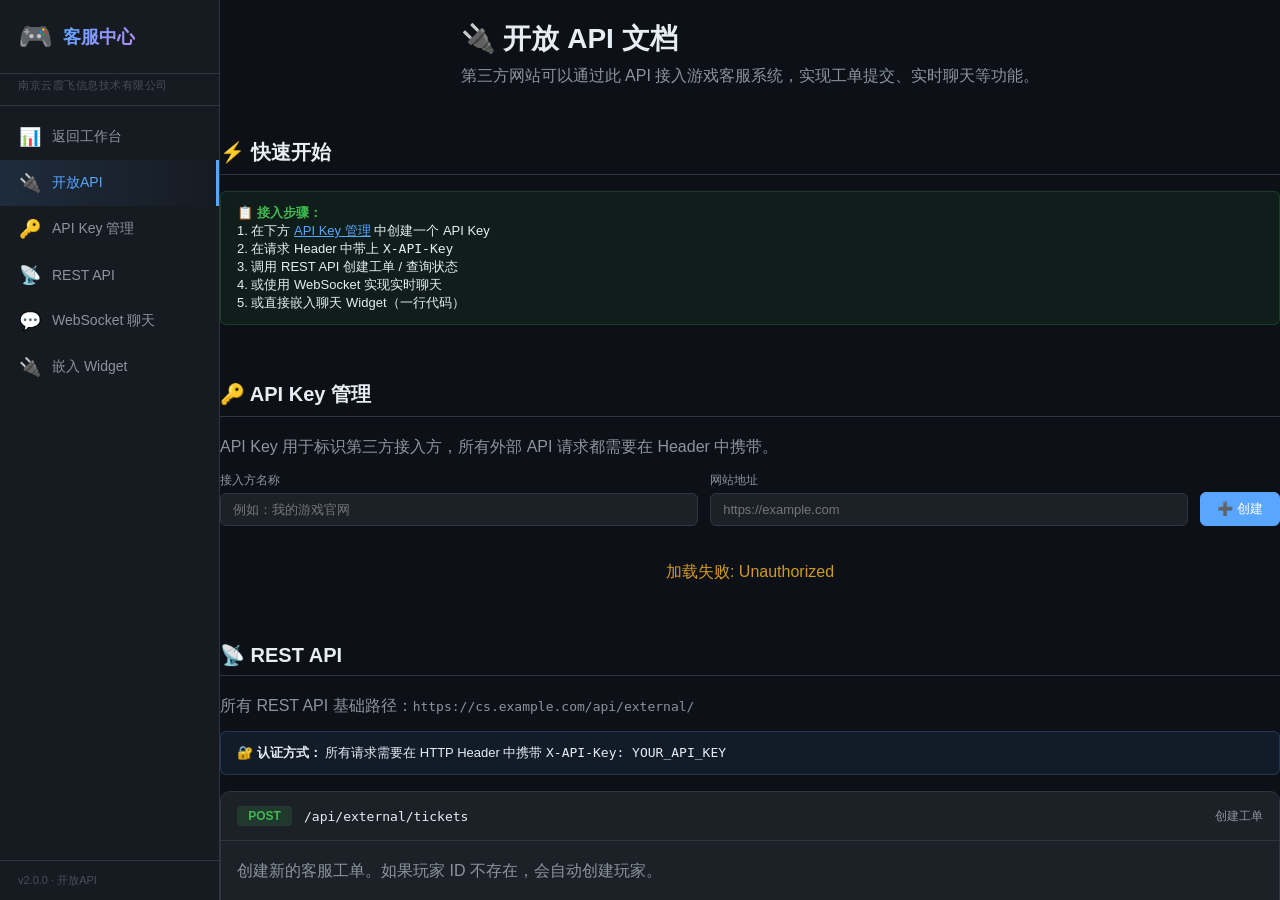
==== static/api-docs.html @ 90fb7ded "🎮 游戏客服管理系统 - 初始提交 Game Customer Service Management System - FastAPI 后端 + SQLite 数据库 - WebSocket 实时聊天" ====
<!DOCTYPE html>
<html lang="zh-CN">
<head>
    <meta charset="UTF-8">
    <meta name="viewport" content="width=device-width, initial-scale=1.0">
    <title>🔌 开放API - 游戏客服系统</title>
    <link rel="stylesheet" href="/static/css/style.css">
    <style>
        .docs-container { max-width: 900px; margin: 0 auto; padding: 20px 0; }
        .docs-container h1 { font-size: 28px; margin-bottom: 8px; }
        .docs-container .subtitle { color: var(--text-secondary); margin-bottom: 32px; }
        
        .doc-section { margin-bottom: 40px; }
        .doc-section h2 { 
            font-size: 20px; margin-bottom: 16px; 
            padding-bottom: 8px; border-bottom: 1px solid var(--border);
        }
        .doc-section h3 { font-size: 16px; margin: 16px 0 8px; color: var(--accent-blue); }
        .doc-section p { color: var(--text-secondary); line-height: 1.7; margin-bottom: 12px; }
        
        .endpoint-card {
            background: var(--bg-card); border: 1px solid var(--border);
            border-radius: var(--radius); margin-bottom: 16px; overflow: hidden;
        }
        .endpoint-card .endpoint-header {
            padding: 14px 16px; display: flex; align-items: center; gap: 12px;
            border-bottom: 1px solid var(--border); cursor: pointer;
        }
        .endpoint-card .endpoint-header:hover { background: var(--bg-hover); }
        .endpoint-card .method {
            padding: 3px 10px; border-radius: 4px; font-size: 12px;
            font-weight: 700; text-transform: uppercase; min-width: 55px; text-align: center;
        }
        .method-get { background: rgba(88,166,255,0.15); color: var(--accent-blue); }
        .method-post { background: rgba(63,185,80,0.15); color: var(--accent-green); }
        .method-put { background: rgba(210,153,34,0.15); color: var(--accent-orange); }
        .method-delete { background: rgba(248,81,73,0.15); color: var(--accent-red); }
        .method-ws { background: rgba(188,140,255,0.15); color: var(--accent-purple); }
        
        .endpoint-card .path { font-family: 'SF Mono', Monaco, monospace; font-size: 13px; flex: 1; }
        .endpoint-card .desc { font-size: 12px; color: var(--text-secondary); }
        .endpoint-card .endpoint-body { padding: 16px; display: none; }
        .endpoint-card.open .endpoint-body { display: block; }
        
        .param-table { width: 100%; font-size: 13px; margin-bottom: 12px; }
        .param-table th { text-align: left; padding: 6px 10px; color: var(--text-secondary); border-bottom: 1px solid var(--border); font-weight: 500; }
        .param-table td { padding: 6px 10px; border-bottom: 1px solid var(--border); }
        .param-table .required { color: var(--accent-red); font-size: 11px; }
        .param-table .optional { color: var(--text-muted); font-size: 11px; }
        
        pre.code-block {
            background: #0d1117; border: 1px solid var(--border);
            border-radius: var(--radius-sm); padding: 14px 16px;
            font-size: 12px; line-height: 1.6; overflow-x: auto;
            margin-bottom: 12px; font-family: 'SF Mono', Monaco, monospace;
        }
        pre.code-block .comment { color: #8b949e; }
        pre.code-block .keyword { color: #ff7b72; }
        pre.code-block .string { color: #a5d6ff; }
        pre.code-block .number { color: #79c0ff; }
        pre.code-block .function { color: #d2a8ff; }
        
        .tab-bar { display: flex; gap: 0; margin-bottom: 0; border-bottom: 1px solid var(--border); }
        .tab-btn {
            padding: 8px 16px; font-size: 12px; cursor: pointer;
            background: transparent; border: none; color: var(--text-secondary);
            border-bottom: 2px solid transparent; transition: all 0.2s;
        }
        .tab-btn:hover { color: var(--text-primary); }
        .tab-btn.active { color: var(--accent-blue); border-bottom-color: var(--accent-blue); }
        .tab-content { display: none; }
        .tab-content.active { display: block; }
        
        .info-box {
            background: rgba(88,166,255,0.08);
            border: 1px solid rgba(88,166,255,0.2);
            border-radius: var(--radius-sm); padding: 12px 16px;
            font-size: 13px; margin-bottom: 16px;
        }
        .info-box.warning { background: rgba(210,153,34,0.08); border-color: rgba(210,153,34,0.2); }
        .info-box.success { background: rgba(63,185,80,0.08); border-color: rgba(63,185,80,0.2); }
        .info-box.success strong { color: var(--accent-green); }
        
        .widget-preview {
            background: var(--bg-primary); border: 1px solid var(--border);
            border-radius: var(--radius); padding: 20px; margin-bottom: 16px;
            text-align: center; min-height: 100px;
            display: flex; align-items: center; justify-content: center;
            color: var(--text-muted); font-size: 14px;
        }
        .widget-preview .placeholder-icon { font-size: 40px; margin-bottom: 8px; }
        
        .sidebar-info {
            max-width: 220px; position: sticky; top: 20px;
        }
        .sidebar-info .nav-item {
            padding: 8px 12px; font-size: 13px; cursor: pointer;
            border-radius: var(--radius-sm); transition: all 0.2s;
        }
        .sidebar-info .nav-item:hover { background: var(--bg-hover); }
        
        .back-link { 
            display: inline-flex; align-items: center; gap: 6px;
            color: var(--accent-blue); text-decoration: none;
            font-size: 14px; margin-bottom: 20px;
        }
        .back-link:hover { text-decoration: underline; }
    </style>
</head>
<body>
    <div id="app">
        <aside class="sidebar">
            <div class="logo">
                <span class="logo-icon">🎮</span>
                <span class="logo-text">客服中心</span>
            </div>
            <div class="company-badge">南京云霞飞信息技术有限公司</div>
            <nav class="nav-menu">
                <div class="nav-item" onclick="location.href='/'">
                    <span class="nav-icon">📊</span><span>返回工作台</span>
                </div>
                <div class="nav-item active">
                    <span class="nav-icon">🔌</span><span>开放API</span>
                </div>
                <div class="nav-item" onclick="document.getElementById('section-apikeys').scrollIntoView({behavior:'smooth'})">
                    <span class="nav-icon">🔑</span><span>API Key 管理</span>
                </div>
                <div class="nav-item" onclick="document.getElementById('section-rest').scrollIntoView({behavior:'smooth'})">
                    <span class="nav-icon">📡</span><span>REST API</span>
                </div>
                <div class="nav-item" onclick="document.getElementById('section-websocket').scrollIntoView({behavior:'smooth'})">
                    <span class="nav-icon">💬</span><span>WebSocket 聊天</span>
                </div>
                <div class="nav-item" onclick="document.getElementById('section-widget').scrollIntoView({behavior:'smooth'})">
                    <span class="nav-icon">🔌</span><span>嵌入 Widget</span>
                </div>
            </nav>
            <div class="sidebar-footer">v2.0.0 · 开放API</div>
        </aside>
        
        <main class="main-content">
            <div class="docs-container">
                
                <h1>🔌 开放 API 文档</h1>
                <p class="subtitle">第三方网站可以通过此 API 接入游戏客服系统，实现工单提交、实时聊天等功能。</div>
                
                <!-- 快速开始 -->
                <div class="doc-section" id="section-quickstart">
                    <h2>⚡ 快速开始</h2>
                    <div class="info-box success">
                        <strong>📋 接入步骤：</strong><br>
                        1. 在下方 <a href="#section-apikeys" style="color:var(--accent-blue)">API Key 管理</a> 中创建一个 API Key<br>
                        2. 在请求 Header 中带上 <code>X-API-Key</code><br>
                        3. 调用 REST API 创建工单 / 查询状态<br>
                        4. 或使用 WebSocket 实现实时聊天<br>
                        5. 或直接嵌入聊天 Widget（一行代码）
                    </div>
                </div>
                
                <!-- API Key 管理 -->
                <div class="doc-section" id="section-apikeys">
                    <h2>🔑 API Key 管理</h2>
                    <p>API Key 用于标识第三方接入方，所有外部 API 请求都需要在 Header 中携带。</p>
                    
                    <div id="apikey-admin-area">
                        <div style="display:flex;gap:12px;margin-bottom:16px;align-items:end">
                            <div class="form-group" style="flex:1;margin-bottom:0">
                                <label style="font-size:12px;color:var(--text-secondary);margin-bottom:4px;display:block">接入方名称</label>
                                <input type="text" id="new-apikey-name" style="width:100%;background:var(--bg-card);border:1px solid var(--border);border-radius:var(--radius-sm);padding:8px 12px;color:var(--text-primary);font-size:13px;outline:none" placeholder="例如：我的游戏官网">
                            </div>
                            <div class="form-group" style="flex:1;margin-bottom:0">
                                <label style="font-size:12px;color:var(--text-secondary);margin-bottom:4px;display:block">网站地址</label>
                                <input type="text" id="new-apikey-url" style="width:100%;background:var(--bg-card);border:1px solid var(--border);border-radius:var(--radius-sm);padding:8px 12px;color:var(--text-primary);font-size:13px;outline:none" placeholder="https://example.com">
                            </div>
                            <button class="btn btn-primary" onclick="createApiKey()">➕ 创建</button>
                        </div>
                        <div id="apikey-list"></div>
                    </div>
                </div>
                
                <!-- REST API -->
                <div class="doc-section" id="section-rest">
                    <h2>📡 REST API</h2>
                    <p>所有 REST API 基础路径：<code>https://cs.example.com/api/external/</code></p>
                    <div class="info-box">
                        <strong>🔐 认证方式：</strong> 所有请求需要在 HTTP Header 中携带 <code>X-API-Key: YOUR_API_KEY</code>
                    </div>
                    
                    <!-- Create Ticket -->
                    <div class="endpoint-card open">
                        <div class="endpoint-header" onclick="toggleEndpoint(this)">
                            <span class="method method-post">POST</span>
                            <span class="path">/api/external/tickets</span>
                            <span class="desc">创建工单</span>
                        </div>
                        <div class="endpoint-body">
                            <p>创建新的客服工单。如果玩家 ID 不存在，会自动创建玩家。</p>
                            <h3>请求参数 (JSON Body)</h3>
                            <table class="param-table">
                                <tr><th>参数</th><th>类型</th><th>说明</th></tr>
                                <tr><td>player_id <span class="required">必填</span></td><td>string</td><td>玩家唯一标识</td></tr>
                                <tr><td>player_name <span class="optional">可选</span></td><td>string</td><td>玩家昵称（默认"未知玩家"）</td></tr>
                                <tr><td>title <span class="required">必填</span></td><td>string</td><td>工单标题</td></tr>
                                <tr><td>description <span class="optional">可选</span></td><td>string</td><td>问题描述</td></tr>
                                <tr><td>category <span class="optional">可选</span></td><td>string</td><td>分类: payment/account/gameplay/bug/report/other</td></tr>
                                <tr><td>priority <span class="optional">可选</span></td><td>string</td><td>优先级: low/medium/high/urgent</td></tr>
                                <tr><td>language <span class="optional">可选</span></td><td>string</td><td>玩家语言: zh-CN/pt-BR/en/es/ja/ko 等</td></tr>
                                <tr><td>server <span class="optional">可选</span></td><td>string</td><td>游戏服务器（默认"S1"）</td></tr>
                            </table>
                            
                            <div class="tab-bar">
                                <button class="tab-btn active" onclick="switchTab(this,'curl1')">cURL</button>
                                <button class="tab-btn" onclick="switchTab(this,'python1')">Python</button>
                                <button class="tab-btn" onclick="switchTab(this,'js1')">JavaScript</button>
                            </div>
                            
                            <div class="tab-content active" id="tab-curl1">
                                <pre class="code-block">curl -X POST https://cs.example.com/api/external/tickets \<br>  -H "Content-Type: application/json" \<br>  -H "X-API-Key: YOUR_API_KEY" \<br>  -d '{<br>    "player_id": "USER_10001",<br>    "player_name": "JoãoSilva",<br>    "title": "Não recebi meus itens",<br>    "description": "Comprei 500 moedas mas não recebi.",<br>    "category": "payment",<br>    "priority": "urgent",<br>    "language": "pt-BR",<br>    "server": "S3"<br>  }'</pre>
                            </div>
                            <div class="tab-content" id="tab-python1">
                                <pre class="code-block"><span class="keyword">import</span> requests<br><br>resp = requests.post(<br>    <span class="string">"https://cs.example.com/api/external/tickets"</span>,<br>    headers={<span class="string">"X-API-Key"</span>: <span class="string">"YOUR_API_KEY"</span>},<br>    json={<br>        <span class="string">"player_id"</span>: <span class="string">"USER_10001"</span>,<br>        <span class="string">"player_name"</span>: <span class="string">"JoãoSilva"</span>,<br>        <span class="string">"title"</span>: <span class="string">"Não recebi meus itens"</span>,<br>        <span class="string">"language"</span>: <span class="string">"pt-BR"</span>,<br>    }<br>)<br>data = resp.json()<br><span class="keyword">print</span>(data[<span class="string">"ticket_id"</span>])  <span class="comment"># → "CS-20260604-XXXX"</span></pre>
                            </div>
                            <div class="tab-content" id="tab-js1">
                                <pre class="code-block"><span class="keyword">const</span> resp = <span class="keyword">await</span> fetch(<span class="string">"https://cs.example.com/api/external/tickets"</span>, {<br>    method: <span class="string">"POST"</span>,<br>    headers: {<br>        <span class="string">"Content-Type"</span>: <span class="string">"application/json"</span>,<br>        <span class="string">"X-API-Key"</span>: <span class="string">"YOUR_API_KEY"</span>,<br>    },<br>    body: JSON.stringify({<br>        player_id: <span class="string">"USER_10001"</span>,<br>        player_name: <span class="string">"JoãoSilva"</span>,<br>        title: <span class="string">"Não recebi meus itens"</span>,<br>        language: <span class="string">"pt-BR"</span>,<br>    })<br>});<br><span class="keyword">const</span> data = <span class="keyword">await</span> resp.json();<br><span class="keyword">console</span>.log(data.ticket_id);</pre>
                            </div>
                            
                            <h3>响应示例</h3>
                            <pre class="code-block">{<br>  <span class="string">"ticket_id"</span>: <span class="string">"CS-20260604-A1B2"</span>,<br>  <span class="string">"status"</span>: <span class="string">"open"</span>,<br>  <span class="string">"created_at"</span>: <span class="string">"2026-06-04T08:30:00"</span><br>}</pre>
                        </div>
                    </div>
                    
                    <!-- Get Ticket -->
                    <div class="endpoint-card">
                        <div class="endpoint-header" onclick="toggleEndpoint(this)">
                            <span class="method method-get">GET</span>
                            <span class="path">/api/external/tickets/{ticket_id}</span>
                            <span class="desc">查询工单详情</span>
                        </div>
                        <div class="endpoint-body">
                            <p>查询工单的详细信息，包括所有对话记录。</p>
                            <pre class="code-block">curl https://cs.example.com/api/external/tickets/CS-20260604-A1B2 \<br>  -H "X-API-Key: YOUR_API_KEY"</pre>
                            <pre class="code-block">{<br>  <span class="string">"ticket_id"</span>: <span class="string">"CS-20260604-A1B2"</span>,<br>  <span class="string">"title"</span>: <span class="string">"Não recebi meus itens"</span>,<br>  <span class="string">"status"</span>: <span class="string">"in_progress"</span>,<br>  <span class="string">"messages"</span>: [{<br>    <span class="string">"sender_type"</span>: <span class="string">"player"</span>,<br>    <span class="string">"content"</span>: <span class="string">"Comprei 500 moedas..."</span><br>  }]<br>}</pre>
                        </div>
                    </div>
                    
                    <!-- Post Message -->
                    <div class="endpoint-card">
                        <div class="endpoint-header" onclick="toggleEndpoint(this)">
                            <span class="method method-post">POST</span>
                            <span class="path">/api/external/tickets/{ticket_id}/messages</span>
                            <span class="desc">发送消息</span>
                        </div>
                        <div class="endpoint-body">
                            <p>向工单发送一条新消息（来自玩家）。</p>
                            <pre class="code-block">curl -X POST https://cs.example.com/api/external/tickets/CS-20260604-A1B2/messages \<br>  -H "Content-Type: application/json" \<br>  -H "X-API-Key: YOUR_API_KEY" \<br>  -d '{"content": "Ainda não recebi, quanto tempo mais?", "sender_name": "JoãoSilva"}'</pre>
                        </div>
                    </div>
                    
                    <!-- Get Player -->
                    <div class="endpoint-card">
                        <div class="endpoint-header" onclick="toggleEndpoint(this)">
                            <span class="method method-get">GET</span>
                            <span class="path">/api/external/players/{player_id}</span>
                            <span class="desc">查询玩家信息</span>
                        </div>
                        <div class="endpoint-body">
                            <pre class="code-block">curl https://cs.example.com/api/external/players/USER_10001 \<br>  -H "X-API-Key: YOUR_API_KEY"</pre>
                            <pre class="code-block">{<br>  <span class="string">"player_id"</span>: <span class="string">"USER_10001"</span>,<br>  <span class="string">"nickname"</span>: <span class="string">"JoãoSilva"</span>,<br>  <span class="string">"server"</span>: <span class="string">"S3"</span>,<br>  <span class="string">"level"</span>: 12,<br>  <span class="string">"status"</span>: <span class="string">"active"</span><br>}</pre>
                        </div>
                    </div>
                </div>
                
                <!-- WebSocket 实时聊天 -->
                <div class="doc-section" id="section-websocket">
                    <h2>💬 WebSocket 实时聊天</h2>
                    <p>通过 WebSocket 实现玩家和客服之间的实时对话。</p>
                    
                    <div class="endpoint-card open">
                        <div class="endpoint-header" onclick="toggleEndpoint(this)">
                            <span class="method method-ws">WS</span>
                            <span class="path">/ws/chat/{ticket_id}</span>
                            <span class="desc">实时聊天连接</span>
                        </div>
                        <div class="endpoint-body">
                            <h3>连接方式</h3>
                            <pre class="code-block"><span class="comment">// 玩家连接（无需认证）</span><br><span class="keyword">const</span> ws = <span class="keyword">new</span> WebSocket(<span class="string">"wss://cs.example.com/ws/chat/CS-20260604-A1B2"</span>);<br><br><span class="comment">// 客服连接</span><br><span class="keyword">const</span> ws = <span class="keyword">new</span> WebSocket(<span class="string">"wss://cs.example.com/ws/chat/CS-20260604-A1B2?role=agent"</span>);</pre>
                            
                            <h3>消息格式</h3>
                            <table class="param-table">
                                <tr><th>方向</th><th>类型</th><th>字段</th></tr>
                                <tr><td>服务端 → 客户端</td><td>connected</td><td>ticket_id, role, player_language</td></tr>
                                <tr><td>服务端 → 客户端</td><td>message</td><td>id, sender_type, sender_name, content, translated_content, timestamp</td></tr>
                                <tr><td>服务端 → 客户端</td><td>new_chat</td><td>ticket_id, title, sender, preview (仅发给客服)</td></tr>
                                <tr><td>客户端 → 服务端</td><td>message</td><td>type:"message", content, sender_name</td></tr>
                                <tr><td>客户端 → 服务端</td><td>ping</td><td>type:"ping"</td></tr>
                            </table>
                            
                            <h3>JavaScript 示例</h3>
                            <pre class="code-block"><span class="keyword">const</span> ws = <span class="keyword">new</span> WebSocket(<span class="string">"wss://cs.example.com/ws/chat/CS-20260604-A1B2"</span>);<br><br>ws.onopen = () => {<br>    <span class="keyword">console</span>.log(<span class="string">"已连接"</span>);<br>};<br><br>ws.onmessage = (event) => {<br>    <span class="keyword">const</span> data = JSON.parse(event.data);<br>    <span class="keyword">if</span> (data.type === <span class="string">"message"</span>) {<br>        <span class="keyword">console</span>.log(data.sender_name + <span class="string">": "</span> + data.content);<br>        <span class="keyword">if</span> (data.translated_content) {<br>            <span class="keyword">console</span>.log(<span class="string">"🌍 翻译: "</span> + data.translated_content);<br>        }<br>    }<br>};<br><br><span class="comment">// 发送消息</span><br>ws.send(JSON.stringify({<br>    type: <span class="string">"message"</span>,<br>    content: <span class="string">"Olá, preciso de ajuda!"</span>,<br>    sender_name: <span class="string">"JoãoSilva"</span><br>}));</pre>
                        </div>
                    </div>
                </div>
                
                <!-- 嵌入 Widget -->
                <div class="doc-section" id="section-widget">
                    <h2>🔌 嵌入聊天 Widget</h2>
                    <p>最简单的接入方式 — 只需一行 HTML 代码即可在你的网站中嵌入完整的客服聊天组件。</p>
                    
                    <div class="info-box success">
                        <strong>✅ 支持自动翻译！</strong> 设置 <code>data-language="pt-BR"</code>，玩家用葡萄牙语提问，客服用中文回复自动翻译。
                    </div>
                    
                    <h3>基本用法</h3>
                    <pre class="code-block"><span class="comment">&lt;!-- 在你的网站 &lt;/body&gt; 前添加 --&gt;</span><br>&lt;<span class="keyword">script</span> src=<span class="string">"https://cs.example.com/static/chat-widget.js"</span><br>    data-api-key=<span class="string">"YOUR_API_KEY"</span><br>    data-server=<span class="string">"https://cs.example.com"</span><br>    data-player-id=<span class="string">"USER_10001"</span><br>    data-player-name=<span class="string">"JoãoSilva"</span><br>    data-language=<span class="string">"pt-BR"</span><br>&gt;&lt;/<span class="keyword">script</span>&gt;</pre>
                    
                    <h3>配置参数</h3>
                    <table class="param-table">
                        <tr><th>参数</th><th>说明</th><th>示例</th></tr>
                        <tr><td>data-api-key</td><td>API Key（必填）</td><td>"YOUR_API_KEY"</td></tr>
                        <tr><td>data-server</td><td>客服系统地址（必填）</td><td>"https://cs.example.com"</td></tr>
                        <tr><td>data-player-id</td><td>玩家唯一ID</td><td>"USER_10001"</td></tr>
                        <tr><td>data-player-name</td><td>玩家昵称</td><td>"JoãoSilva"</td></tr>
                        <tr><td>data-language</td><td>玩家语言</td><td>"pt-BR" / "zh-CN" / "en"</td></tr>
                        <tr><td>data-mode</td><td>模式: "chat"(即聊天) / "ticket"(先填工单)</td><td>"chat"</td></tr>
                    </table>
                    
                    <h3>Python (Flask/Django) 集成示例</h3>
                    <pre class="code-block"><span class="comment"># 在渲染页面时传入玩家信息</span><br>html = <span class="string">f'''</span><br><span class="string">&lt;script src="https://cs.example.com/static/chat-widget.js"</span><br><span class="string">    data-api-key="{API_KEY}"</span><br><span class="string">    data-server="https://cs.example.com"</span><br><span class="string">    data-player-id="{player.user_id}"</span><br><span class="string">    data-player-name="{player.nickname}"</span><br><span class="string">    data-language="{player.language}"</span><br><span class="string">&gt;&lt;/script&gt;</span><br><span class="string">'''</span><br><span class="keyword">return</span> render_template(<span class="string">"game.html"</span>, widget_html=html)</pre>
                </div>
                
                <!-- 错误码 -->
                <div class="doc-section">
                    <h2>📋 错误码说明</h2>
                    <table class="param-table">
                        <tr><th>HTTP 状态码</th><th>说明</th><th>处理方式</th></tr>
                        <tr><td>200</td><td>请求成功</td><td>-</td></tr>
                        <tr><td>400</td><td>请求参数错误</td><td>检查请求参数是否完整</td></tr>
                        <tr><td>401</td><td>API Key 无效</td><td>检查 X-API-Key Header 是否正确</td></tr>
                        <tr><td>404</td><td>资源不存在</td><td>检查工单ID/玩家ID是否正确</td></tr>
                        <tr><td>429</td><td>请求过于频繁</td><td>降低请求频率（限制 60次/分钟）</td></tr>
                        <tr><td>500</td><td>服务器内部错误</td><td>联系管理员</td></tr>
                    </table>
                </div>
                
            </div>
        </main>
    </div>
    
    <script>
        // ─── Toggle Endpoint Details ────────────────────────────
        function toggleEndpoint(header) {
            header.parentElement.classList.toggle('open');
        }
        
        // ─── Switch Code Tabs ───────────────────────────────────
        function switchTab(btn, tabId) {
            const parent = btn.closest('.endpoint-card') || btn.closest('.doc-section');
            const tabs = parent.querySelectorAll('.tab-btn');
            const contents = parent.querySelectorAll('.tab-content');
            tabs.forEach(t => t.classList.remove('active'));
            contents.forEach(c => c.classList.remove('active'));
            btn.classList.add('active');
            parent.querySelector('#tab-' + tabId).classList.add('active');
        }
        
        // ─── API Key Management ─────────────────────────────────
        async function loadApiKeys() {
            try {
                const resp = await fetch('/api/admin/api-keys');
                if (!resp.ok) throw new Error('Unauthorized');
                const data = await resp.json();
                const list = document.getElementById('apikey-list');
                
                if (data.api_keys.length === 0) {
                    list.innerHTML = '<div style="text-align:center;padding:30px;color:var(--text-muted);font-size:14px">暂无 API Key，请创建一个</div>';
                    return;
                }
                
                list.innerHTML = '<table class="param-table"><thead><tr><th>名称</th><th>API Key</th><th>网站</th><th>状态</th><th>创建时间</th><th>操作</th></tr></thead><tbody>' +
                    data.api_keys.map(k => 
                        `<tr>
                            <td>${escapeHtml(k.name)}</td>
                            <td><code style="font-size:11px;background:var(--bg-hover);padding:2px 6px;border-radius:4px">${k.key.substring(0, 8)}...${k.key.slice(-4)}</code>
                                <button class="btn btn-sm" onclick="copyKey('${k.key}')" style="margin-left:4px">📋</button>
                            </td>
                            <td style="font-size:12px;color:var(--text-secondary)">${escapeHtml(k.website_url || '-')}</td>
                            <td><span style="color:${k.is_active ? 'var(--accent-green)' : 'var(--accent-red)'}">${k.is_active ? '● 启用' : '● 停用'}</span></td>
                            <td style="font-size:12px;color:var(--text-secondary)">${k.created_at ? new Date(k.created_at).toLocaleDateString('zh-CN') : '-'}</td>
                            <td><button class="btn btn-sm" style="border-color:var(--accent-red);color:var(--accent-red)" onclick="deleteApiKey(${k.id})">删除</button></td>
                        </tr>`
                    ).join('') + '</tbody></table>';
            } catch (e) {
                document.getElementById('apikey-list').innerHTML = 
                    '<div style="text-align:center;padding:20px;color:var(--accent-orange)">加载失败: ' + e.message + '</div>';
            }
        }
        
        async function createApiKey() {
            const name = document.getElementById('new-apikey-name').value.trim();
            const url = document.getElementById('new-apikey-url').value.trim();
            if (!name) { alert('请输入接入方名称'); return; }
            
            try {
                const resp = await fetch('/api/admin/api-keys', {
                    method: 'POST',
                    headers: {'Content-Type': 'application/json'},
                    body: JSON.stringify({name, website_url: url}),
                });
                if (!resp.ok) throw new Error('创建失败');
                const data = await resp.json();
                alert('✅ API Key 创建成功！\n\nKey: ' + data.key + '\n\n请立即复制保存，关闭后将不再显示完整 Key。');
                document.getElementById('new-apikey-name').value = '';
                document.getElementById('new-apikey-url').value = '';
                loadApiKeys();
            } catch (e) {
                alert('创建失败: ' + e.message);
            }
        }
        
        async function deleteApiKey(id) {
            if (!confirm('确定要删除此 API Key 吗？')) return;
            try {
                await fetch('/api/admin/api-keys/' + id, {method: 'DELETE'});
                loadApiKeys();
            } catch (e) {
                alert('删除失败: ' + e.message);
            }
        }
        
        function copyKey(key) {
            navigator.clipboard.writeText(key).then(() => {
                alert('✅ API Key 已复制');
            }).catch(() => {
                prompt('请手动复制:', key);
            });
        }
        
        function escapeHtml(text) {
            const d = document.createElement('div');
            d.textContent = text;
            return d.innerHTML;
        }
        
        // ─── Init ──────────────────────────────────────────────
        document.addEventListener('DOMContentLoaded', loadApiKeys);
    </script>
</body>
</html>
---- static/css/style.css ----
/* ═══════════════════════════════════════════════
   🎮 Game Customer Service - Dark Game Theme
   ═══════════════════════════════════════════════ */

:root {
    --bg-primary: #0d1117;
    --bg-secondary: #161b22;
    --bg-card: #1c2128;
    --bg-hover: #21262d;
    --border: #30363d;
    --text-primary: #e6edf3;
    --text-secondary: #8b949e;
    --text-muted: #484f58;
    --accent-blue: #58a6ff;
    --accent-green: #3fb950;
    --accent-orange: #d29922;
    --accent-red: #f85149;
    --accent-purple: #bc8cff;
    --accent-cyan: #39d2c0;
    --gradient-primary: linear-gradient(135deg, #58a6ff, #bc8cff);
    --gradient-danger: linear-gradient(135deg, #f85149, #d29922);
    --shadow: 0 2px 8px rgba(0,0,0,0.4);
    --radius: 10px;
    --radius-sm: 6px;
}

* { margin: 0; padding: 0; box-sizing: border-box; }

body {
    font-family: -apple-system, BlinkMacSystemFont, "Segoe UI", "PingFang SC", "Microsoft YaHei", sans-serif;
    background: var(--bg-primary);
    color: var(--text-primary);
    overflow: hidden;
    height: 100vh;
}

#app { display: flex; height: 100vh; }

/* ─── Sidebar ─── */
.sidebar {
    width: 220px;
    background: var(--bg-secondary);
    border-right: 1px solid var(--border);
    display: flex;
    flex-direction: column;
    flex-shrink: 0;
}

.logo {
    padding: 20px 18px;
    display: flex;
    align-items: center;
    gap: 10px;
    border-bottom: 1px solid var(--border);
}
.logo-icon { font-size: 28px; }
.logo-text {
    font-size: 18px;
    font-weight: 700;
    background: var(--gradient-primary);
    -webkit-background-clip: text;
    -webkit-text-fill-color: transparent;
}

.company-badge {
    padding: 4px 18px 12px;
    font-size: 11px;
    color: var(--text-muted);
    border-bottom: 1px solid var(--border);
    letter-spacing: 0.5px;
}

.nav-menu { flex: 1; padding: 8px 0; }
.nav-item {
    display: flex;
    align-items: center;
    gap: 10px;
    padding: 12px 18px;
    cursor: pointer;
    color: var(--text-secondary);
    transition: all 0.2s;
    font-size: 14px;
    position: relative;
}
.nav-item:hover {
    background: var(--bg-hover);
    color: var(--text-primary);
}
.nav-item.active {
    background: linear-gradient(90deg, rgba(88,166,255,0.12), transparent);
    color: var(--accent-blue);
    border-right: 3px solid var(--accent-blue);
}
.nav-icon { font-size: 18px; width: 24px; text-align: center; }
.badge {
    margin-left: auto;
    background: var(--accent-red);
    color: #fff;
    font-size: 11px;
    padding: 1px 7px;
    border-radius: 10px;
    font-weight: 600;
}

.sidebar-footer {
    padding: 12px 18px;
    border-top: 1px solid var(--border);
    color: var(--text-muted);
    font-size: 11px;
}

/* ─── Main Content ─── */
.main-content {
    flex: 1;
    display: flex;
    flex-direction: column;
    overflow: hidden;
}

.topbar {
    padding: 12px 24px;
    display: flex;
    justify-content: space-between;
    align-items: center;
    border-bottom: 1px solid var(--border);
    background: var(--bg-secondary);
}
.topbar-left { display: flex; align-items: center; gap: 12px; }
.topbar-left h2 { font-size: 18px; font-weight: 600; }
.online-status {
    font-size: 12px;
    color: var(--accent-green);
    background: rgba(63,185,80,0.12);
    padding: 3px 10px;
    border-radius: 12px;
    border: 1px solid rgba(63,185,80,0.3);
}
.topbar-right { display: flex; align-items: center; gap: 16px; }
.search-box {
    display: flex;
    align-items: center;
    background: var(--bg-card);
    border: 1px solid var(--border);
    border-radius: 20px;
    overflow: hidden;
}
.search-box input {
    background: transparent;
    border: none;
    padding: 7px 14px;
    color: var(--text-primary);
    font-size: 13px;
    width: 220px;
    outline: none;
}
.search-box button {
    background: transparent;
    border: none;
    padding: 7px 12px;
    cursor: pointer;
    font-size: 14px;
}
.notif-bell { cursor: pointer; font-size: 20px; }

.content-area {
    flex: 1;
    overflow-y: auto;
    padding: 20px 24px;
}

/* ─── Views ─── */
.view { display: none; }
.view.active { display: block; }

/* ─── Stats Grid ─── */
.stats-grid {
    display: grid;
    grid-template-columns: repeat(5, 1fr);
    gap: 14px;
    margin-bottom: 20px;
}
.stat-card {
    background: var(--bg-card);
    border: 1px solid var(--border);
    border-radius: var(--radius);
    padding: 18px;
    text-align: center;
    transition: transform 0.2s;
}
.stat-card:hover { transform: translateY(-2px); }
.stat-value {
    font-size: 30px;
    font-weight: 700;
    margin-bottom: 4px;
}
.stat-label { font-size: 13px; color: var(--text-secondary); }
.stat-total .stat-value { color: var(--accent-blue); }
.stat-open .stat-value { color: var(--accent-orange); }
.stat-resolved .stat-value { color: var(--accent-green); }
.stat-urgent .stat-value { color: var(--accent-red); }
.stat-avg .stat-value { color: var(--accent-cyan); font-size: 24px; }

/* ─── Cards ─── */
.card {
    background: var(--bg-card);
    border: 1px solid var(--border);
    border-radius: var(--radius);
    margin-bottom: 16px;
}
.card-header {
    padding: 14px 18px;
    border-bottom: 1px solid var(--border);
}
.card-header h3 { font-size: 15px; font-weight: 600; }
.card-body { padding: 14px 18px; }

.dashboard-grid {
    display: grid;
    grid-template-columns: 1fr 2fr;
    gap: 16px;
}

/* ─── Tables ─── */
table { width: 100%; border-collapse: collapse; font-size: 13px; }
thead th {
    text-align: left;
    padding: 10px 12px;
    color: var(--text-secondary);
    font-weight: 500;
    border-bottom: 1px solid var(--border);
    white-space: nowrap;
}
tbody td {
    padding: 10px 12px;
    border-bottom: 1px solid var(--border);
    white-space: nowrap;
}
tbody tr:hover { background: var(--bg-hover); }
tbody tr:last-child td { border-bottom: none; }

/* ─── Tags / Status / Priority ─── */
.tag {
    display: inline-block;
    font-size: 11px;
    padding: 2px 8px;
    border-radius: 10px;
    font-weight: 500;
    white-space: nowrap;
}
.tag-open { background: rgba(88,166,255,0.15); color: var(--accent-blue); }
.tag-in_progress, .tag-processing { background: rgba(210,153,34,0.15); color: var(--accent-orange); }
.tag-waiting_player { background: rgba(188,140,255,0.15); color: var(--accent-purple); }
.tag-resolved { background: rgba(63,185,80,0.15); color: var(--accent-green); }
.tag-closed { background: rgba(139,148,158,0.2); color: var(--text-secondary); }
.tag-urgent { background: rgba(248,81,73,0.15); color: var(--accent-red); }
.tag-high { background: rgba(210,153,34,0.15); color: var(--accent-orange); }
.tag-medium { background: rgba(88,166,255,0.15); color: var(--accent-blue); }
.tag-low { background: rgba(139,148,158,0.2); color: var(--text-secondary); }
.tag-account { background: rgba(188,140,255,0.15); color: var(--accent-purple); }
.tag-payment { background: rgba(57,210,192,0.15); color: var(--accent-cyan); }
.tag-gameplay, .tag-bug { background: rgba(210,153,34,0.15); color: var(--accent-orange); }
.tag-report { background: rgba(248,81,73,0.15); color: var(--accent-red); }

/* ─── Toolbar ─── */
.toolbar {
    display: flex;
    justify-content: space-between;
    align-items: center;
    margin-bottom: 14px;
    gap: 12px;
    flex-wrap: wrap;
}
.filter-group {
    display: flex;
    gap: 8px;
    flex-wrap: wrap;
    align-items: center;
}
.filter-group select, .filter-group input {
    background: var(--bg-card);
    border: 1px solid var(--border);
    border-radius: var(--radius-sm);
    padding: 7px 12px;
    color: var(--text-primary);
    font-size: 13px;
    outline: none;
}
.filter-group input { width: 180px; }

/* ─── Buttons ─── */
.btn {
    padding: 7px 16px;
    border: 1px solid var(--border);
    border-radius: var(--radius-sm);
    font-size: 13px;
    cursor: pointer;
    transition: all 0.2s;
    background: var(--bg-hover);
    color: var(--text-primary);
    white-space: nowrap;
}
.btn:hover { background: var(--border); }
.btn-primary {
    background: var(--accent-blue);
    color: #fff;
    border-color: var(--accent-blue);
}
.btn-primary:hover { filter: brightness(1.15); }
.btn-sm { padding: 4px 10px; font-size: 12px; }

/* ─── Modal ─── */
.modal-overlay {
    position: fixed;
    inset: 0;
    background: rgba(0,0,0,0.7);
    z-index: 1000;
    display: flex;
    align-items: center;
    justify-content: center;
}
.modal {
    background: var(--bg-secondary);
    border: 1px solid var(--border);
    border-radius: var(--radius);
    min-width: 500px;
    max-width: 700px;
    max-height: 85vh;
    overflow-y: auto;
    box-shadow: 0 8px 32px rgba(0,0,0,0.6);
}
.modal-header {
    display: flex;
    justify-content: space-between;
    align-items: center;
    padding: 16px 20px;
    border-bottom: 1px solid var(--border);
}
.modal-header h3 { font-size: 16px; font-weight: 600; }
.modal-close { cursor: pointer; font-size: 20px; color: var(--text-secondary); }
.modal-close:hover { color: var(--text-primary); }
.modal-body { padding: 20px; }

.ticket-modal-content { min-width: 700px; }
.player-modal-content { min-width: 650px; }
.article-modal-content { min-width: 650px; }

.form-group { margin-bottom: 14px; }
.form-group label {
    display: block;
    margin-bottom: 5px;
    font-size: 13px;
    color: var(--text-secondary);
}
.form-group input, .form-group select, .form-group textarea {
    width: 100%;
    background: var(--bg-card);
    border: 1px solid var(--border);
    border-radius: var(--radius-sm);
    padding: 8px 12px;
    color: var(--text-primary);
    font-size: 13px;
    outline: none;
    font-family: inherit;
}
.form-group textarea { resize: vertical; }

/* ─── Pagination ─── */
.pagination {
    display: flex;
    justify-content: center;
    gap: 6px;
    margin-top: 12px;
}
.pagination button {
    background: var(--bg-card);
    border: 1px solid var(--border);
    border-radius: 4px;
    padding: 5px 12px;
    color: var(--text-primary);
    cursor: pointer;
    font-size: 13px;
}
.pagination button:hover { background: var(--bg-hover); }
.pagination button.active { background: var(--accent-blue); border-color: var(--accent-blue); }

/* ─── KB Grid ─── */
.kb-grid {
    display: grid;
    grid-template-columns: repeat(auto-fill, minmax(280px, 1fr));
    gap: 14px;
}
.kb-card {
    background: var(--bg-card);
    border: 1px solid var(--border);
    border-radius: var(--radius);
    padding: 18px;
    cursor: pointer;
    transition: all 0.2s;
}
.kb-card:hover {
    border-color: var(--accent-blue);
    transform: translateY(-2px);
}
.kb-card h4 { font-size: 14px; margin-bottom: 6px; }
.kb-card .meta { font-size: 12px; color: var(--text-secondary); margin-bottom: 8px; }
.kb-card .tags { display: flex; gap: 4px; flex-wrap: wrap; }
.kb-card .tags span {
    font-size: 11px;
    background: rgba(88,166,255,0.1);
    color: var(--accent-blue);
    padding: 2px 7px;
    border-radius: 8px;
}

/* ─── Charts ─── */
.charts-grid {
    display: grid;
    grid-template-columns: 1fr 1fr;
    gap: 16px;
}
.chart-bars {
    display: flex;
    align-items: flex-end;
    gap: 6px;
    min-height: 140px;
    padding: 10px 0;
}
.chart-bar {
    flex: 1;
    background: var(--accent-blue);
    border-radius: 4px 4px 0 0;
    min-height: 4px;
    position: relative;
    transition: height 0.3s;
}
.chart-bar .bar-label {
    position: absolute;
    bottom: -20px;
    left: 50%;
    transform: translateX(-50%);
    font-size: 10px;
    color: var(--text-secondary);
    white-space: nowrap;
}
.chart-bar .bar-value {
    position: absolute;
    top: -18px;
    left: 50%;
    transform: translateX(-50%);
    font-size: 11px;
    font-weight: 600;
    color: var(--text-primary);
}
.chart-donut {
    display: flex;
    flex-direction: column;
    gap: 8px;
    padding: 10px 0;
}
.donut-item {
    display: flex;
    align-items: center;
    gap: 10px;
    font-size: 13px;
}
.donut-bar {
    flex: 1;
    height: 18px;
    background: var(--bg-hover);
    border-radius: 9px;
    overflow: hidden;
}
.donut-fill {
    height: 100%;
    border-radius: 9px;
    transition: width 0.5s;
}
.donut-label { min-width: 60px; }
.donut-count { min-width: 40px; text-align: right; color: var(--text-secondary); }

/* ─── Team Grid ─── */
.team-grid {
    display: grid;
    grid-template-columns: repeat(auto-fill, minmax(200px, 1fr));
    gap: 14px;
}
.team-card {
    background: var(--bg-card);
    border: 1px solid var(--border);
    border-radius: var(--radius);
    padding: 18px;
    text-align: center;
}
.team-card .avatar { font-size: 40px; margin-bottom: 8px; }
.team-card .name { font-size: 14px; font-weight: 600; }
.team-card .role {
    font-size: 12px;
    color: var(--text-secondary);
    margin-bottom: 8px;
}
.team-card .stats { font-size: 12px; color: var(--text-muted); }

/* ─── Agents on Dashboard ─── */
.agent-mini {
    display: flex;
    align-items: center;
    gap: 10px;
    padding: 8px 0;
    border-bottom: 1px solid var(--border);
}
.agent-mini:last-child { border-bottom: none; }
.agent-mini .avatar { font-size: 28px; }
.agent-mini .info { flex: 1; }
.agent-mini .name { font-size: 13px; font-weight: 500; }
.agent-mini .count { font-size: 12px; color: var(--accent-orange); }

/* ─── Ticket Detail ─── */
.ticket-info-row {
    display: flex;
    gap: 16px;
    margin-bottom: 16px;
    flex-wrap: wrap;
}
.ticket-info-item { font-size: 13px; color: var(--text-secondary); }
.ticket-info-item strong { color: var(--text-primary); }

.ticket-messages {
    max-height: 400px;
    overflow-y: auto;
    margin-bottom: 14px;
}
.msg-bubble {
    padding: 10px 14px;
    margin-bottom: 10px;
    border-radius: 10px;
    max-width: 80%;
    font-size: 13px;
    line-height: 1.5;
}
.msg-player {
    background: rgba(88,166,255,0.1);
    border: 1px solid rgba(88,166,255,0.2);
    margin-right: auto;
}
.msg-agent {
    background: rgba(57,210,192,0.1);
    border: 1px solid rgba(57,210,192,0.2);
    margin-left: auto;
}
.msg-system {
    background: var(--bg-hover);
    border: 1px solid var(--border);
    margin: 0 auto;
    text-align: center;
    font-size: 12px;
    color: var(--text-secondary);
}
.msg-header {
    font-size: 11px;
    color: var(--text-secondary);
    margin-bottom: 4px;
    display: flex;
    justify-content: space-between;
}
.reply-area {
    display: flex;
    gap: 8px;
    margin-top: 14px;
}
.reply-area textarea {
    flex: 1;
    background: var(--bg-card);
    border: 1px solid var(--border);
    border-radius: var(--radius-sm);
    padding: 8px 12px;
    color: var(--text-primary);
    font-size: 13px;
    resize: none;
    height: 60px;
    outline: none;
    font-family: inherit;
}
.reply-area button { align-self: flex-end; }

/* ─── Player Detail ─── */
.player-stat-grid {
    display: grid;
    grid-template-columns: repeat(3, 1fr);
    gap: 12px;
    margin-bottom: 16px;
}
.player-stat {
    background: var(--bg-card);
    border: 1px solid var(--border);
    border-radius: var(--radius-sm);
    padding: 12px;
    text-align: center;
}
.player-stat .val { font-size: 20px; font-weight: 700; }
.player-stat .lbl { font-size: 12px; color: var(--text-secondary); }
.vip-badge {
    background: linear-gradient(135deg, #d29922, #bc8cff);
    color: #fff;
    padding: 2px 8px;
    border-radius: 8px;
    font-size: 11px;
    font-weight: 600;
}
.status-active { color: var(--accent-green); }
.status-banned { color: var(--accent-red); }
.status-frozen { color: var(--accent-orange); }

/* ─── Scrollbar ─── */
::-webkit-scrollbar { width: 6px; }
::-webkit-scrollbar-track { background: transparent; }
::-webkit-scrollbar-thumb { background: var(--border); border-radius: 3px; }
::-webkit-scrollbar-thumb:hover { background: var(--text-muted); }

/* ─── Article Content (render Markdown-ish) ─── */
.article-content { line-height: 1.7; font-size: 13px; }
.article-content h1 { font-size: 20px; margin: 16px 0 8px; }
.article-content h2 { font-size: 17px; margin: 14px 0 6px; }
.article-content h3 { font-size: 15px; margin: 12px 0 4px; }
.article-content p { margin: 6px 0; }
.article-content ul, .article-content ol { padding-left: 20px; margin: 6px 0; }
.article-content li { margin: 3px 0; }
.article-content code { background: var(--bg-hover); padding: 1px 5px; border-radius: 4px; font-size: 12px; }
.article-content pre {
    background: var(--bg-primary);
    border: 1px solid var(--border);
    border-radius: var(--radius-sm);
    padding: 12px;
    overflow-x: auto;
    font-size: 12px;
    margin: 8px 0;
}
.article-content table { font-size: 12px; margin: 8px 0; }
.article-content th, .article-content td { padding: 6px 10px; }

/* ─── Action Buttons Row ─── */
.action-row { display: flex; gap: 6px; }

/* ─── Language & AI Badges ─── */
.lang-badge {
    display: inline-flex;
    align-items: center;
    gap: 3px;
    font-size: 11px;
    padding: 2px 8px;
    border-radius: 10px;
    background: rgba(57,210,192,0.12);
    color: var(--accent-cyan);
    border: 1px solid rgba(57,210,192,0.25);
    font-weight: 500;
}
.msg-lang-badge {
    font-size: 13px;
    margin-right: 4px;
    vertical-align: middle;
}
.msg-ai-badge {
    display: inline-flex;
    align-items: center;
    font-size: 10px;
    padding: 1px 6px;
    border-radius: 6px;
    background: rgba(88,166,255,0.15);
    color: var(--accent-blue);
    border: 1px solid rgba(88,166,255,0.3);
    margin-right: 6px;
    font-weight: 500;
}
.msg-translated {
    margin-top: 8px;
    padding-top: 8px;
    border-top: 1px dashed rgba(57,210,192,0.3);
    font-size: 12px;
    color: var(--accent-cyan);
    line-height: 1.5;
}

/* ─── Toggle Switch ─── */
.toggle-switch {
    position: relative;
    display: inline-block;
    width: 36px;
    height: 20px;
    vertical-align: middle;
}
.toggle-switch input {
    opacity: 0;
    width: 0;
    height: 0;
}
.toggle-slider {
    position: absolute;
    cursor: pointer;
    top: 0; left: 0; right: 0; bottom: 0;
    background-color: var(--bg-hover);
    transition: 0.3s;
    border-radius: 20px;
    border: 1px solid var(--border);
}
.toggle-slider:before {
    position: absolute;
    content: "";
    height: 14px;
    width: 14px;
    left: 2px;
    bottom: 2px;
    background-color: var(--text-secondary);
    transition: 0.3s;
    border-radius: 50%;
}
.toggle-switch input:checked + .toggle-slider {
    background-color: rgba(63,185,80,0.2);
    border-color: var(--accent-green);
}
.toggle-switch input:checked + .toggle-slider:before {
    transform: translateX(16px);
    background-color: var(--accent-green);
}

/* ─── Toast Notification ─── */
@keyframes slideIn {
    from { transform: translateX(100px); opacity: 0; }
    to { transform: translateX(0); opacity: 1; }
}

/* ─── AI Suggestion Box ─── */
#ai-suggestion-box {
    animation: fadeIn 0.3s ease;
}
@keyframes fadeIn {
    from { opacity: 0; transform: translateY(-10px); }
    to { opacity: 1; transform: translateY(0); }
}

/* ─── Live Chat ─── */
.livechat-layout {
    display: flex;
    gap: 16px;
    height: calc(100vh - 140px);
}
.livechat-sidebar {
    width: 280px;
    flex-shrink: 0;
    display: flex;
    flex-direction: column;
    margin-bottom: 0;
}
.livechat-sidebar .card-body {
    flex: 1;
    overflow-y: auto;
    padding: 0;
}
.livechat-main {
    flex: 1;
    display: flex;
    flex-direction: column;
    margin-bottom: 0;
}
.livechat-main .card-body {
    flex: 1;
    overflow-y: auto;
}
.livechat-main #livechat-input-area {
    display: none;
}

.chat-item {
    padding: 12px 16px;
    border-bottom: 1px solid var(--border);
    cursor: pointer;
    transition: background 0.15s;
}
.chat-item:hover { background: var(--bg-hover); }
.chat-item.active { background: rgba(88,166,255,0.08); border-left: 3px solid var(--accent-blue); }
.chat-item .chat-title { font-size: 13px; font-weight: 500; margin-bottom: 4px; }
.chat-item .chat-meta {
    font-size: 11px;
    color: var(--text-secondary);
    display: flex;
    align-items: center;
    gap: 8px;
}
.chat-item .online-dot {
    width: 8px; height: 8px;
    border-radius: 50%;
    display: inline-block;
}
.chat-item .online-dot.online { background: var(--accent-green); }
.chat-item .online-dot.offline { background: var(--text-muted); }
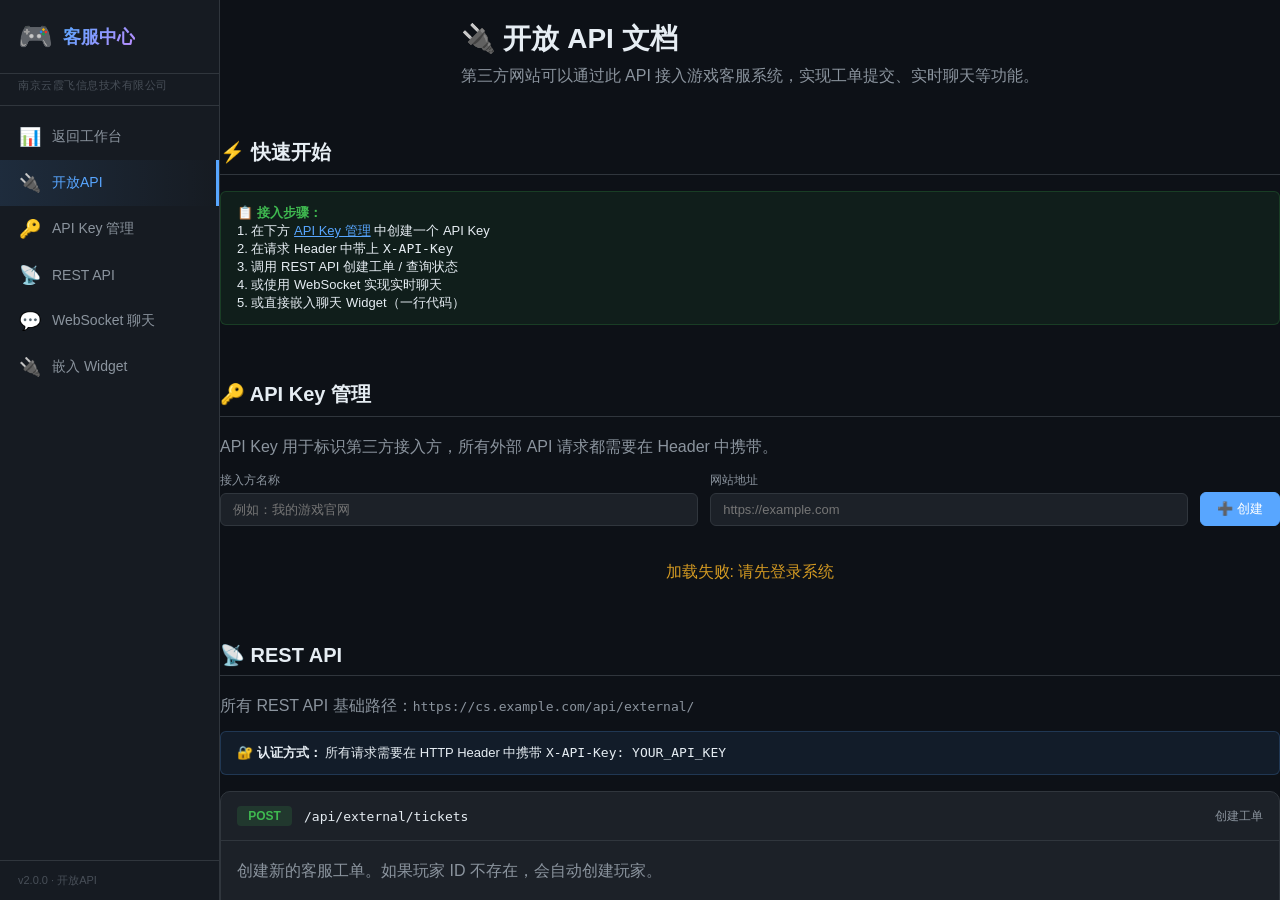
==== commit 8f860791: "排班考勤、四级角色、API Key认证修复、游戏硬删除" ====
--- a/static/api-docs.html
+++ b/static/api-docs.html
@@ -366,8 +366,11 @@
         // ─── API Key Management ─────────────────────────────────
         async function loadApiKeys() {
             try {
-                const resp = await fetch('/api/admin/api-keys');
-                if (!resp.ok) throw new Error('Unauthorized');
+                const token = localStorage.getItem('gcs_token');
+                const headers = {};
+                if (token) headers['Authorization'] = 'Bearer ' + token;
+                const resp = await fetch('/api/admin/api-keys', {headers});
+                if (!resp.ok) throw new Error('请先登录系统');
                 const data = await resp.json();
                 const list = document.getElementById('apikey-list');
                 
@@ -401,9 +404,12 @@
             if (!name) { alert('请输入接入方名称'); return; }
             
             try {
+                const token = localStorage.getItem('gcs_token');
+                const headers = {'Content-Type': 'application/json'};
+                if (token) headers['Authorization'] = 'Bearer ' + token;
                 const resp = await fetch('/api/admin/api-keys', {
                     method: 'POST',
-                    headers: {'Content-Type': 'application/json'},
+                    headers,
                     body: JSON.stringify({name, website_url: url}),
                 });
                 if (!resp.ok) throw new Error('创建失败');
@@ -420,7 +426,10 @@
         async function deleteApiKey(id) {
             if (!confirm('确定要删除此 API Key 吗？')) return;
             try {
-                await fetch('/api/admin/api-keys/' + id, {method: 'DELETE'});
+                const token = localStorage.getItem('gcs_token');
+                const headers = {};
+                if (token) headers['Authorization'] = 'Bearer ' + token;
+                await fetch('/api/admin/api-keys/' + id, {method: 'DELETE', headers});
                 loadApiKeys();
             } catch (e) {
                 alert('删除失败: ' + e.message);
--- a/static/css/style.css
+++ b/static/css/style.css
@@ -791,3 +791,249 @@
 }
 .chat-item .online-dot.online { background: var(--accent-green); }
 .chat-item .online-dot.offline { background: var(--text-muted); }
+
+/* ═══ LOGIN PAGE ═══ */
+.login-overlay {
+    position: fixed; inset: 0;
+    background: var(--bg-primary);
+    display: flex; align-items: center; justify-content: center;
+    z-index: 9999;
+    transition: opacity 0.4s ease;
+}
+.login-overlay.hidden {
+    opacity: 0; pointer-events: none;
+}
+.login-card {
+    background: var(--bg-card);
+    border: 1px solid var(--border);
+    border-radius: var(--radius);
+    padding: 40px 36px;
+    width: 360px;
+    box-shadow: 0 20px 60px rgba(0,0,0,0.5);
+    text-align: center;
+}
+.login-logo {
+    font-size: 48px;
+    margin-bottom: 12px;
+}
+.login-card h2 {
+    font-size: 20px;
+    color: var(--text-primary);
+    margin-bottom: 4px;
+}
+.login-subtitle {
+    font-size: 12px;
+    color: var(--text-muted);
+    margin-bottom: 24px;
+}
+.login-form {
+    display: flex; flex-direction: column; gap: 12px;
+}
+.login-form input {
+    background: var(--bg-primary);
+    border: 1px solid var(--border);
+    border-radius: var(--radius-sm);
+    padding: 12px 14px;
+    color: var(--text-primary);
+    font-size: 14px;
+    outline: none;
+    transition: border-color 0.2s;
+}
+.login-form input:focus {
+    border-color: var(--accent-blue);
+}
+.login-error {
+    font-size: 13px;
+    color: var(--accent-red);
+    min-height: 20px;
+}
+.login-btn {
+    height: 44px;
+    font-size: 15px;
+    font-weight: 600;
+    letter-spacing: 2px;
+}
+.login-footer {
+    margin-top: 20px;
+    font-size: 11px;
+    color: var(--text-muted);
+}
+
+/* ═══ AGENT MANAGEMENT ═══ */
+.avatar-option {
+    font-size: 24px;
+    cursor: pointer;
+    padding: 4px 8px;
+    border-radius: var(--radius-sm);
+    border: 2px solid transparent;
+    transition: all 0.2s;
+    line-height: 1;
+}
+.avatar-option:hover {
+    background: var(--bg-hover);
+}
+.avatar-option.selected {
+    border-color: var(--accent-blue);
+    background: rgba(88,166,255,0.1);
+}
+
+.avatar-upload-btn {
+    display: inline-flex;
+    align-items: center;
+    gap: 4px;
+    padding: 6px 14px;
+    border: 2px dashed var(--border-color);
+    border-radius: var(--radius-sm);
+    background: transparent;
+    color: var(--text-secondary);
+    font-size: 13px;
+    cursor: pointer;
+    transition: all 0.2s;
+}
+.avatar-upload-btn:hover {
+    border-color: var(--accent-blue);
+    color: var(--accent-blue);
+    background: rgba(88,166,255,0.05);
+}
+
+/* ═══ GAME SWITCHER ═══ */
+.game-switcher {
+    padding: 8px 12px;
+    position: relative;
+}
+.game-selector {
+    display: flex;
+    align-items: center;
+    gap: 8px;
+    padding: 8px 12px;
+    background: var(--bg-hover);
+    border-radius: var(--radius-sm);
+    cursor: pointer;
+    font-size: 14px;
+    transition: background 0.2s;
+}
+.game-selector:hover {
+    background: var(--bg-tertiary);
+}
+#current-game-logo { font-size: 18px; }
+#current-game-name { flex: 1; white-space: nowrap; overflow: hidden; text-overflow: ellipsis; }
+.game-arrow { font-size: 10px; color: var(--text-muted); }
+.game-dropdown {
+    position: absolute;
+    top: 100%;
+    left: 12px;
+    right: 12px;
+    background: var(--bg-secondary);
+    border: 1px solid var(--border-color);
+    border-radius: var(--radius-sm);
+    z-index: 100;
+    box-shadow: 0 4px 16px rgba(0,0,0,0.3);
+    max-height: 300px;
+    overflow-y: auto;
+}
+.game-dropdown-header {
+    padding: 8px 12px;
+    font-size: 12px;
+    color: var(--text-muted);
+    border-bottom: 1px solid var(--border-color);
+}
+.game-dropdown-item {
+    display: flex;
+    align-items: center;
+    gap: 8px;
+    padding: 10px 12px;
+    cursor: pointer;
+    font-size: 13px;
+    transition: background 0.15s;
+}
+.game-dropdown-item:hover { background: var(--bg-hover); }
+.game-dropdown-item.active { background: rgba(88,166,255,0.1); color: var(--accent-blue); }
+.game-dropdown-all {
+    padding: 10px 12px;
+    cursor: pointer;
+    font-size: 13px;
+    border-top: 1px solid var(--border-color);
+    color: var(--accent-blue);
+    text-align: center;
+}
+.game-dropdown-all:hover { background: var(--bg-hover); }
+
+/* ═══ GAMES GRID ═══ */
+.games-grid {
+    display: grid;
+    grid-template-columns: repeat(auto-fill, minmax(200px, 1fr));
+    gap: 12px;
+}
+.game-card {
+    padding: 16px;
+    background: var(--bg-hover);
+    border-radius: var(--radius-sm);
+    border: 1px solid var(--border-color);
+    text-align: center;
+    cursor: pointer;
+    transition: all 0.2s;
+}
+.game-card:hover {
+    border-color: var(--accent-blue);
+    background: rgba(88,166,255,0.05);
+}
+.game-card.active {
+    border-color: var(--accent-blue);
+    background: rgba(88,166,255,0.1);
+}
+.game-card-logo { font-size: 36px; margin-bottom: 8px; }
+.game-card-name { font-size: 14px; font-weight: 600; margin-bottom: 4px; }
+.game-card-code { font-size: 11px; color: var(--text-muted); margin-bottom: 4px; }
+.game-card-desc { font-size: 12px; color: var(--text-secondary); }
+
+/* ═══ TOGGLE SWITCH ═══ */
+.toggle-switch {
+    position: relative;
+    display: inline-block;
+    width: 44px;
+    height: 24px;
+}
+.toggle-switch input {
+    opacity: 0;
+    width: 0;
+    height: 0;
+}
+.toggle-slider {
+    position: absolute;
+    cursor: pointer;
+    inset: 0;
+    background: var(--text-muted);
+    border-radius: 24px;
+    transition: 0.3s;
+}
+.toggle-slider::before {
+    content: "";
+    position: absolute;
+    height: 18px;
+    width: 18px;
+    left: 3px;
+    bottom: 3px;
+    background: #fff;
+    border-radius: 50%;
+    transition: 0.3s;
+}
+.toggle-switch input:checked + .toggle-slider {
+    background: var(--accent-blue);
+}
+.toggle-switch input:checked + .toggle-slider::before {
+    transform: translateX(20px);
+}
+
+.settings-select {
+    width: 100%;
+    background: var(--bg-card);
+    border: 1px solid var(--border);
+    border-radius: var(--radius-sm);
+    padding: 10px 12px;
+    color: var(--text-primary);
+    font-size: 14px;
+    outline: none;
+}
+.settings-select:focus {
+    border-color: var(--accent-blue);
+}
